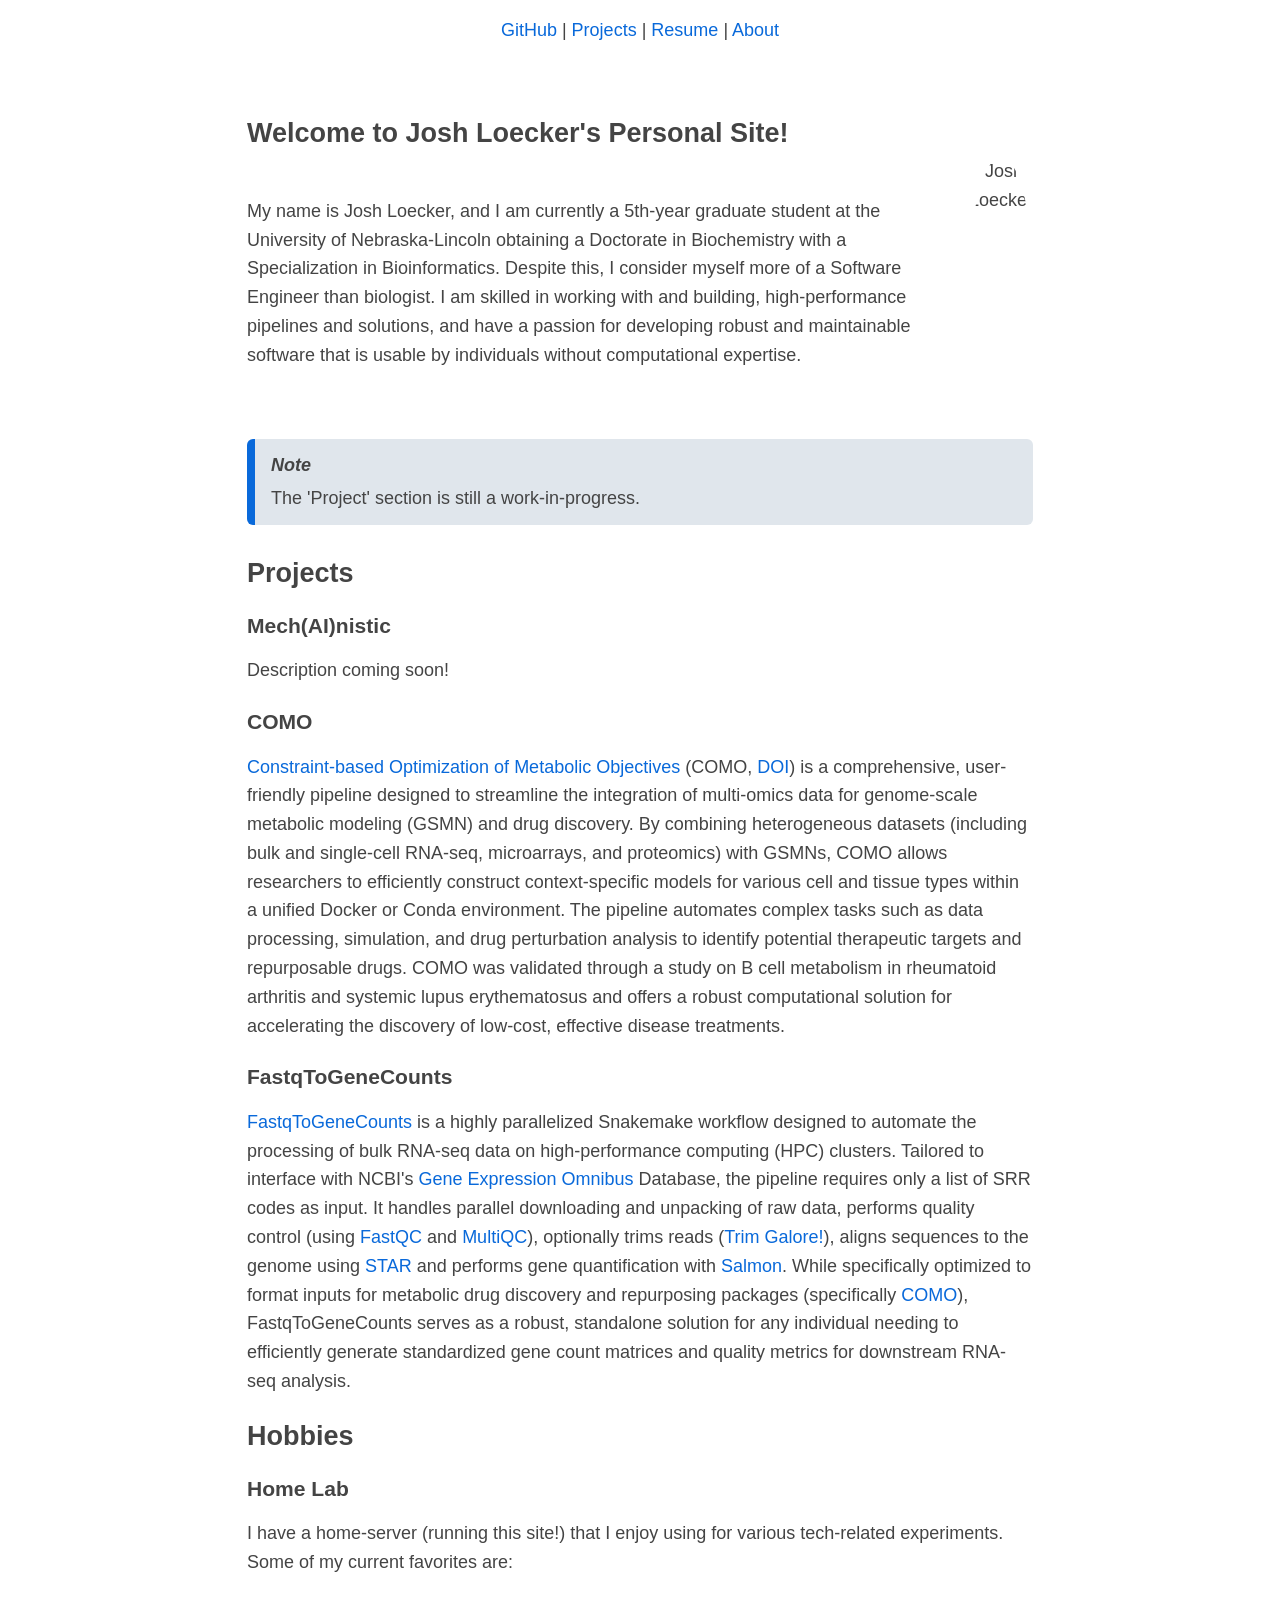
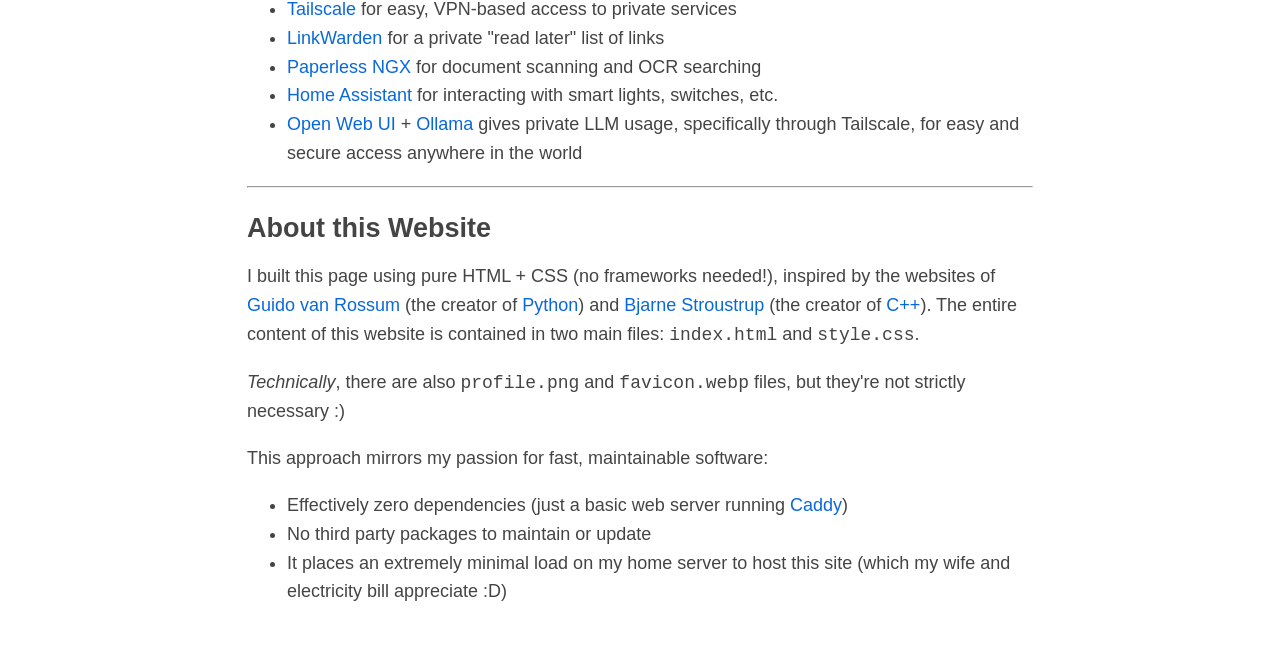
==== index.html @ 3a5424d7 "first commit" ====
<!doctype html>
<html lang="en">
<head>
  <meta charset="UTF-8" />
  <meta name="viewport" content="width=device-width, initial-scale=1">
  <meta name="description" content="Josh Loecker is a graduate student in computational biology and software engineer specializing in high-performance data pipelines, constraint-based metabolic modeling, and bioinformatics workflows.">
  <link rel="stylesheet" href="style.css" />
  <link rel="icon" href="assets/favicon.webp" />
  <title>Josh Loecker</title>
</head>
<body>

<header>
  <nav>
    <a href="https://github.com/JoshLoecker" target="_blank" rel="noopener noreferrer">GitHub</a>
    <span class="headersep"> | </span>
    <a href="#projects">Projects</a>
    <span class="headersep"> | </span>
    <a href="assets/Josh-Loecker-Resume.pdf" target="_blank" rel="noopener noreferrer">Resume</a>
    <span class="headersep"> | </span>
    <a href="#about-website">About</a>
  </nav>
</header>

<main class="container">
  <section class="hero">
    <h1>Welcome to Josh Loecker's Personal Site!</h1>
    <div class="intro-flex">
      <p>
        My name is Josh Loecker, and I am currently a 5th-year graduate student at the University of Nebraska-Lincoln obtaining a Doctorate in Biochemistry with a Specialization in Bioinformatics. Despite this, I consider myself more of a Software Engineer than biologist. I am skilled in working with and building, high-performance pipelines and solutions, and have a passion for developing robust and maintainable software that is usable by individuals without computational expertise.
      </p>
      <img src="assets/profile.png" alt="Josh Loecker" class="profile-img">
    </div>
  </section>
  
  <div class="callout note">
    <strong>Note</strong>
    <p>The 'Project' section is still a work-in-progress.</p>
  </div>
  
  <section id="projects">
    <h2>Projects</h2>
    <article>
      <h3 id="mechainistic">Mech(AI)nistic</h3>
      <p>Description coming soon!</p>
    </article>
    
    <article>
      <h3 id="como">COMO</h3>
      <p>
        <a href="https://github.com/HelikarLab/COMO" target="_blank" rel="noopener noreferrer" aria-label="Visit site (opens in a new tab)">Constraint-based Optimization of Metabolic Objectives</a> (COMO, <a href="https://doi.org/10.1093/bib/bbad387" target="_blank" rel="noopener noreferrer" aria-label="Visit site (opens in a new tab)">DOI</a>) is a comprehensive, user-friendly pipeline designed to streamline the integration of multi-omics data for  genome-scale metabolic modeling (GSMN) and drug discovery. By combining heterogeneous datasets (including bulk and single-cell RNA-seq, microarrays, and proteomics) with GSMNs, COMO allows researchers to efficiently construct context-specific models for various cell and tissue types within a unified Docker or Conda environment. The pipeline automates complex tasks such as data processing, simulation, and drug perturbation analysis to identify potential therapeutic targets and repurposable drugs. COMO was validated through a study on B cell metabolism in rheumatoid arthritis and systemic lupus erythematosus and offers a robust computational solution for accelerating the discovery of low-cost, effective disease treatments.
      </p>
    </article>
    
    <article>
      <h3 id="fastqtogenecounts">FastqToGeneCounts</h3>
      <p>
        <a href="https://github.com/HelikarLab/FastqToGeneCounts" target="_blank" rel="noopener noreferrer" aria-label="Visit site (opens in a new tab)">FastqToGeneCounts</a> is a highly parallelized Snakemake workflow designed to automate the processing of bulk RNA-seq data on high-performance computing (HPC) clusters. Tailored to interface with NCBI's <a href="https://www.ncbi.nlm.nih.gov/geo/" target="_blank" rel="noopener noreferrer" aria-label="Visit site (opens in a new tab)">Gene Expression Omnibus</a> Database, the pipeline requires only a list of SRR codes as input. It handles parallel downloading and unpacking of raw data, performs quality control (using <a href="https://www.bioinformatics.babraham.ac.uk/projects/fastqc/" target="_blank" rel="noopener noreferrer" aria-label="Visit site (opens in a new tab)">FastQC</a> and <a href="https://github.com/MultiQC/MultiQC" target="_blank" rel="noopener noreferrer" aria-label="Visit site (opens in a new tab)">MultiQC</a>), optionally trims reads (<a href="https://github.com/FelixKrueger/TrimGalore" target="_blank" rel="noopener noreferrer" aria-label="Visit site (opens in a new tab)">Trim Galore!</a>), aligns sequences to the genome using <a href="https://github.com/alexdobin/STAR" target="_blank" rel="noopener noreferrer" aria-label="Visit site (opens in a new tab)">STAR</a> and performs gene quantification with <a href="https://combine-lab.github.io/salmon" target="_blank" rel="noopener noreferrer" aria-label="Visit site (opens in a new tab)">Salmon</a>. While specifically optimized to format inputs for metabolic drug discovery and repurposing packages (specifically <a href="#como">COMO</a>), FastqToGeneCounts serves as a robust, standalone solution for any individual needing to efficiently generate standardized gene count matrices and quality metrics for downstream RNA-seq analysis.
      </p>
    </article>
  </section>
  
  <section id="hobbies">
    <h2>Hobbies</h2>
    <h3>Home Lab</h3>
    <p>I have a home-server (running this site!) that I enjoy using for various tech-related experiments. Some of my current favorites are:</p>
    <ul class="hobby-list">
      <li><a href="http://tailscale.com/" target="_blank" rel="noopener noreferrer" aria-label="Visit site (opens in a new tab)">Tailscale</a> for easy, VPN-based access to private services</li>
      <li><a href="https://github.com/linkwarden/linkwarden" target="_blank" rel="noopener noreferrer" aria-label="Visit site (opens in a new tab)">LinkWarden</a> for a private "read later" list of links</li>
      <li><a href="https://docs.paperless-ngx.com/" target="_blank" rel="noopener noreferrer" aria-label="Visit site (opens in a new tab)">Paperless NGX</a> for document scanning and OCR searching</li>
      <li><a href="https://www.home-assistant.io/" target="_blank" rel="noopener noreferrer" aria-label="Visit site (opens in a new tab)">Home Assistant</a> for interacting with smart lights, switches, etc.</li>
      <li><a href="https://openwebui.com/" target="_blank" rel="noopener noreferrer" aria-label="Visit site (opens in a new tab)">Open Web UI</a> + <a href="https://ollama.com/" target="_blank" rel="noopener noreferrer" aria-label="Visit site (opens in a new tab)">Ollama</a> gives private LLM usage, specifically through Tailscale, for easy and secure access anywhere in the world</li>
    </ul>
  </section>
  
  <footer id="about-website">
    <hr>
    <h2>About this Website</h2>
    <p>
      I built this page using pure HTML + CSS (no frameworks needed!), inspired by the websites of <a href="https://gvanrossum.github.io/" target="_blank" rel="noopener noreferrer">Guido van Rossum</a> (the creator of <a href="https://en.wikipedia.org/wiki/Python_(programming_language)" target="_blank" rel="noopener noreferrer">Python</a>) and <a href="https://www.stroustrup.com/" target="_blank" rel="noopener noreferrer">Bjarne Stroustrup</a> (the creator of <a href="https://en.wikipedia.org/wiki/C%2B%2B" target="_blank" rel="noopener noreferrer">C++</a>). The entire content of this website  is contained in two main files: <code>index.html</code> and <code>style.css</code>.
    </p>
    <p><i>Technically</i>, there are also <code>profile.png</code> and <code>favicon.webp</code> files, but they're not strictly necessary :)</p>
    
    <p>This approach mirrors my passion for fast, maintainable software:</p>
    <ul>
      <li>Effectively zero dependencies (just a basic web server running <a href="https://caddyserver.com/" target="_blank" rel="noopener noreferrer">Caddy</a>)</li>
      <li>No third party packages to maintain or update</li>
      <li>It places an extremely minimal load on my home server to host this site (which my wife and electricity bill appreciate :D)</li>
    </ul>
  </footer>
</main>

</body>
</html>
---- style.css ----
:root {
    --bg-color: #ffffff;
    --text-color: #444444;
    --link-color: #0969da;
    --note-bg: #e0e6ec;
    
}

@media (prefers-color-scheme: dark) {
    :root {
        --bg-color: #222222;
        --text-color: #fffcf3;
        --link-color: #58a6ff;
        --note-bg: #333333;

    }
}


* {
    box-sizing: border-box;
}

html, body {
    overflow-x: hidden;
    margin: 0;
    padding: 0;
}

body {
    background-color: var(--bg-color);
    color: var(--text-color);
    font: 18px/1.6 -apple-system, BlinkMacSystemFont, "Segoe UI", Roboto, sans-serif;
}


h1, h2, h3 {
    line-height: 1.2;
    margin-top: 1.5rem;
    margin-bottom: 0.5rem;
}

p {
    margin-bottom: 1rem;
}

a {
    color: var(--link-color);
    text-decoration: none;
}

a:hover {
    text-decoration: underline;
}

a:focus-visible {
    outline: 2px solid var(--link-color);
    outline-offset: 2px;
}

nav {
    text-align: center;
    padding: 1rem;
    background: transparent;
}

.intro-flex {
    display: flex;
    flex-direction: column-reverse;
    align-items: center;
    gap: 1.5rem;
}

.profile-img {
    width: 200px;
    height: 200px;
    object-fit: cover;
    border-radius: 50%;
}

.callout.note {
    background: var(--note-bg);
    margin: 2rem 0;
    border-left: 8px solid var(--link-color);
    border-radius: 6px;
    padding: 0.75rem 1rem;
}

.callout.note strong {
    color: var(--text-color);
    font-style: italic;
}

.callout.note p {
    margin: 0.25rem 0 0 0;
}

.container {
    max-width: 850px;
    margin: 0 auto;
    padding: 1rem 1.5rem;
}


@media (min-width: 768px) {
    .container {
        padding: 2rem;
    }

    .intro-flex {
        flex-direction: row;
        text-align: left;
    }

    .profile-img {
        width: 250px;
        height: 250px;
    }
}

@media (max-width: 767px) {
    .headersep {
        display: none;
    }

    nav a {
        display: inline-block;
        padding: 0.5rem;
        border: 1px solid #eee;
        border-radius: 4px;
        margin: 2px;
    }
}

@media (prefers-color-scheme: dark) {
    body {
        color: #fffcf3;
        background-color: #222;
    }

    .callout.note {
        background: #333;
        color: #eee;
    }

    a:link, a:visited {
        color: #58a6ff;
    }

    .headersep {
        color: #666;
    }
}
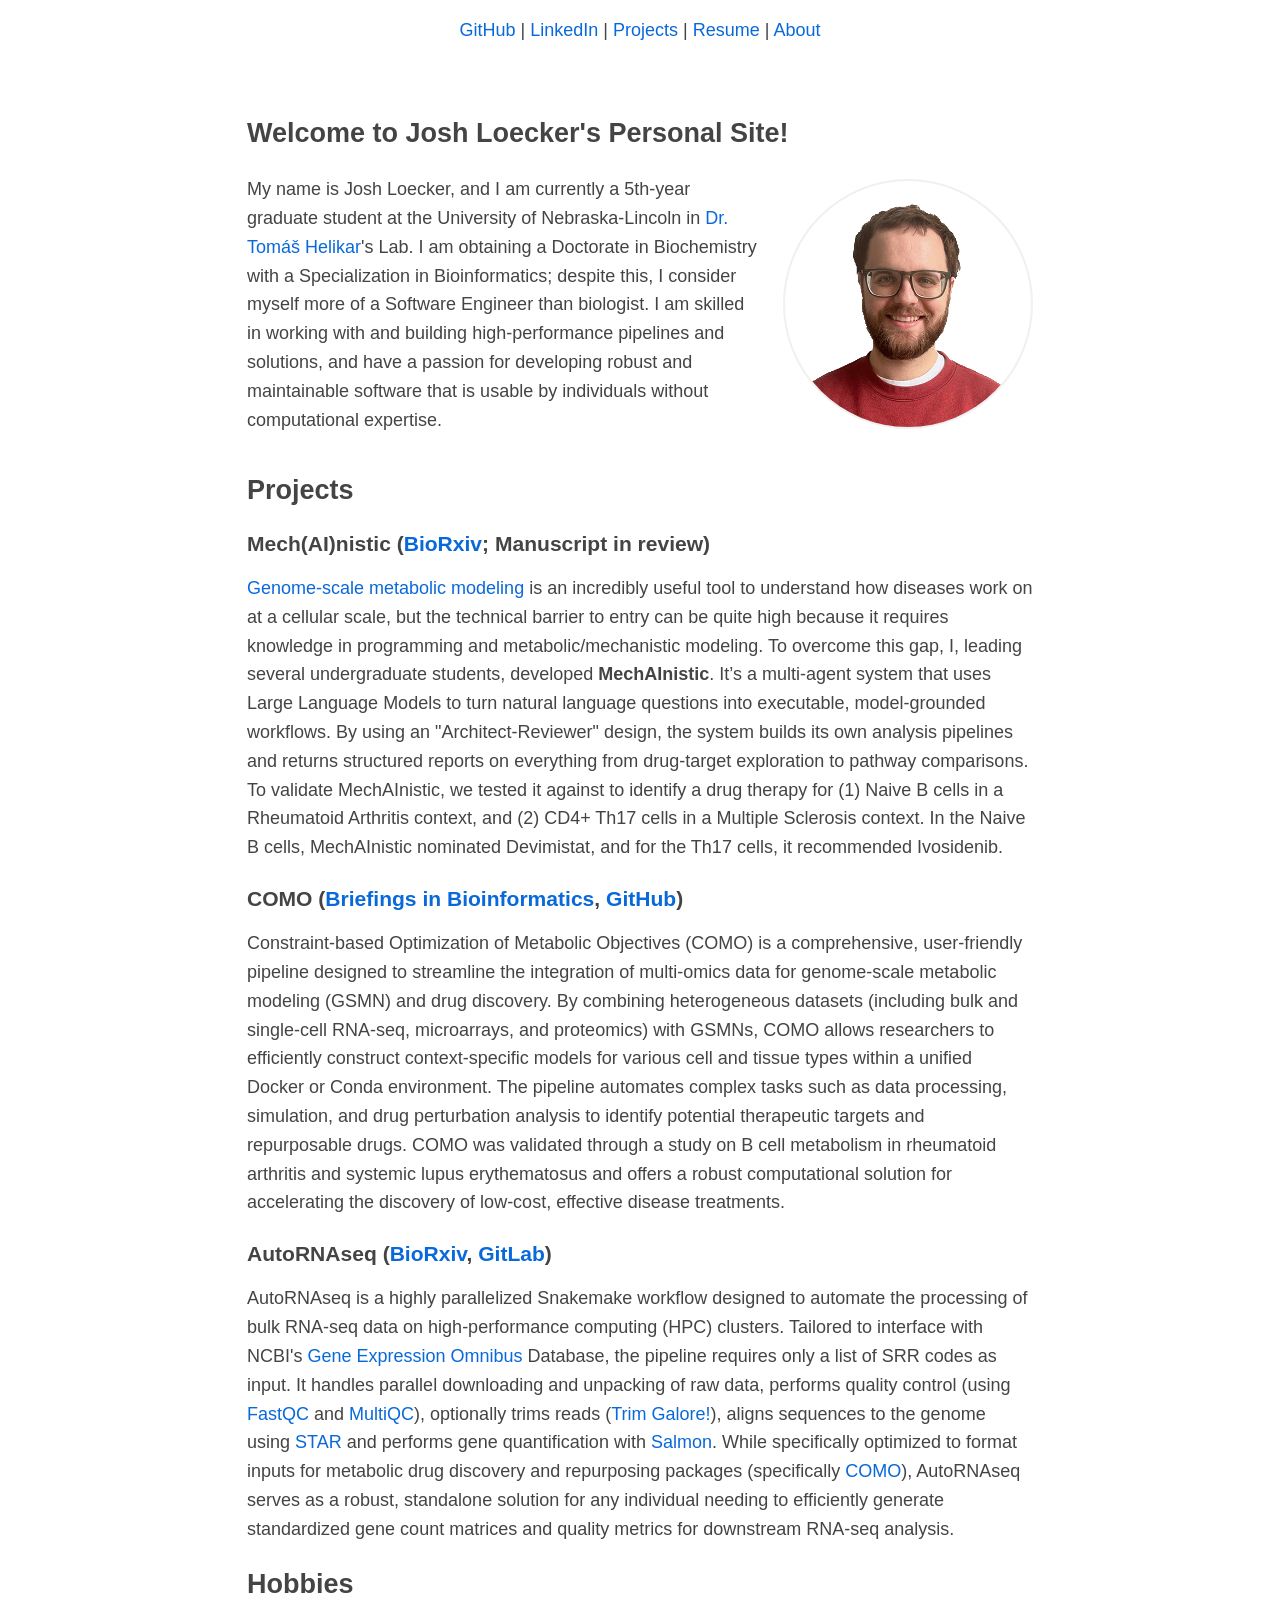
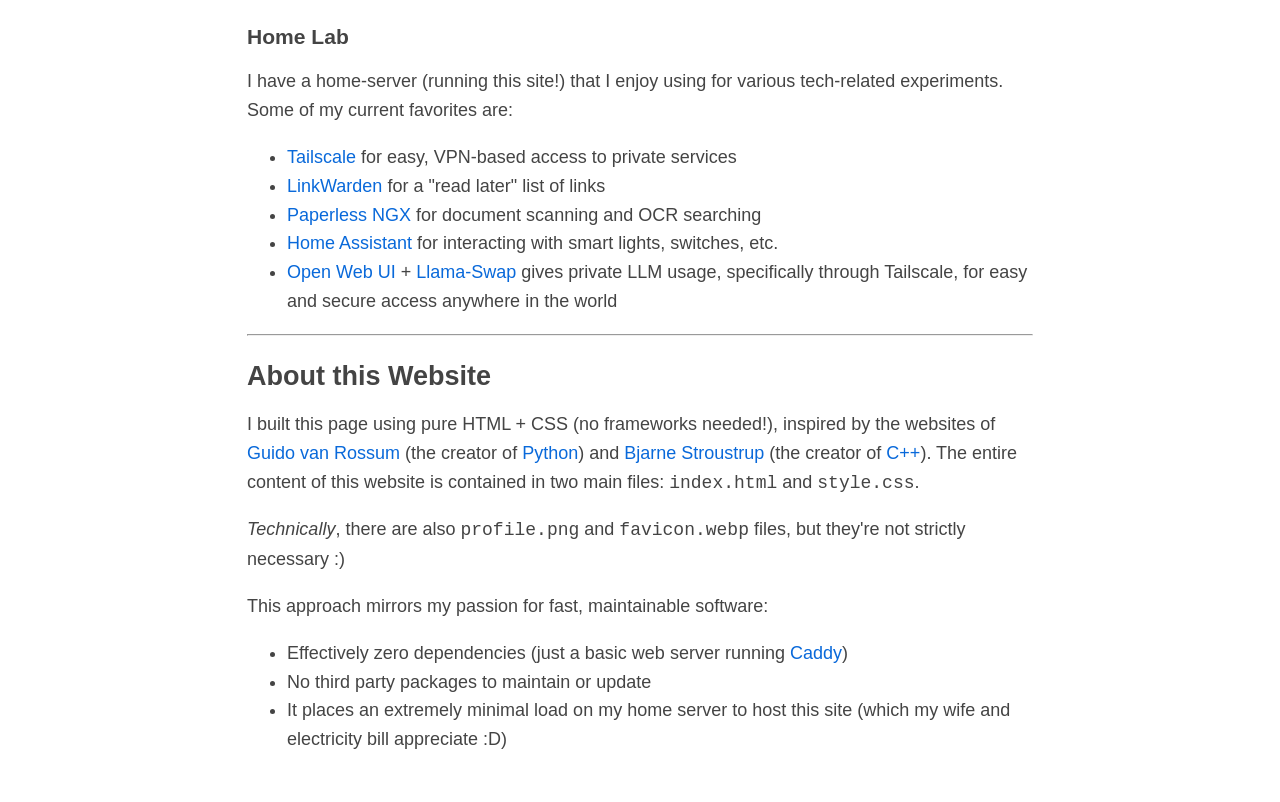
==== commit a5edf974: "chore: update text" ====
--- a/index.html
+++ b/index.html
@@ -14,6 +14,8 @@
   <nav>
     <a href="https://github.com/JoshLoecker" target="_blank" rel="noopener noreferrer">GitHub</a>
     <span class="headersep"> | </span>
+    <a href="https://www.linkedin.com/in/joshloecker/" target="_blank" rel="noopener noreferrer">LinkedIn</a>
+    <span class="headersep"> | </span>
     <a href="#projects">Projects</a>
     <span class="headersep"> | </span>
     <a href="assets/Josh-Loecker-Resume.pdf" target="_blank" rel="noopener noreferrer">Resume</a>
@@ -27,52 +29,54 @@
     <h1>Welcome to Josh Loecker's Personal Site!</h1>
     <div class="intro-flex">
       <p>
-        My name is Josh Loecker, and I am currently a 5th-year graduate student at the University of Nebraska-Lincoln obtaining a Doctorate in Biochemistry with a Specialization in Bioinformatics. Despite this, I consider myself more of a Software Engineer than biologist. I am skilled in working with and building, high-performance pipelines and solutions, and have a passion for developing robust and maintainable software that is usable by individuals without computational expertise.
+            My name is Josh Loecker, and I am currently a 5th-year graduate student at the University of Nebraska-Lincoln in <a href="https://biochem.unl.edu/person/tomas-helikar/" target="_blank" rel="">Dr. Tomáš Helikar</a>'s Lab. I am obtaining a Doctorate in Biochemistry with a Specialization in Bioinformatics; despite this, I consider myself more of a Software Engineer than biologist. I am skilled in working with and building high-performance pipelines and solutions, and have a passion for developing robust and maintainable software that is usable by individuals without computational expertise.
       </p>
       <img src="assets/profile.png" alt="Josh Loecker" class="profile-img">
     </div>
   </section>
-  
+
+  <!--
   <div class="callout note">
     <strong>Note</strong>
     <p>The 'Project' section is still a work-in-progress.</p>
   </div>
-  
+  -->
+
   <section id="projects">
     <h2>Projects</h2>
     <article>
-      <h3 id="mechainistic">Mech(AI)nistic</h3>
-      <p>Description coming soon!</p>
+          <h3 id="mechainistic">Mech(AI)nistic (<a href="https://doi.org/10.64898/2026.05.11.723319" target="_blank" rel="noopener noreferrer" aria-label="Visit site (opens in a new tab)">BioRxiv</a>; Manuscript in review)</h3> <!-- (<a href="", target="_blank" rel="noopener noreferrer" aria-label="Visit site (opens in a new tab)">Preprint</a>)</h3> -->
+          <p><a href="https://en.wikipedia.org/wiki/Metabolic_network_modelling" target="_blank" rel="noopener noreferrer" aria-label="Visit site (opens in a new tab)">Genome-scale metabolic modeling</a> is an incredibly useful tool to understand how diseases work on at a cellular scale, but the technical barrier to entry can be quite high because it requires knowledge in programming and metabolic/mechanistic modeling. To overcome this gap, I, leading several undergraduate students, developed <strong>MechAInistic</strong>. It’s a multi-agent system that uses Large Language Models to turn natural language questions into executable, model-grounded workflows. By using an "Architect-Reviewer" design, the system builds its own analysis pipelines and returns structured reports on everything from drug-target exploration to pathway comparisons. To validate MechAInistic, we tested it against to identify a drug therapy for (1) Naive B cells in a Rheumatoid Arthritis context, and (2) CD4+ Th17 cells in a Multiple Sclerosis context. In the Naive B cells, MechAInistic nominated Devimistat, and for the Th17 cells, it recommended Ivosidenib.</p>
     </article>
-    
+
     <article>
-      <h3 id="como">COMO</h3>
+          <h3 id="como">COMO (<a href="https://doi.org/10.1093/bib/bbad387" target="_blank" rel="noopener noreferrer" aria-label="Visit site (opens in a new tab)">Briefings in Bioinformatics</a>, <a href="https://github.com/HelikarLab/COMO" target="_blank" rel="noopener noreferrer" aria-label="Visit site">GitHub</a>)</h3>
       <p>
-        <a href="https://github.com/HelikarLab/COMO" target="_blank" rel="noopener noreferrer" aria-label="Visit site (opens in a new tab)">Constraint-based Optimization of Metabolic Objectives</a> (COMO, <a href="https://doi.org/10.1093/bib/bbad387" target="_blank" rel="noopener noreferrer" aria-label="Visit site (opens in a new tab)">DOI</a>) is a comprehensive, user-friendly pipeline designed to streamline the integration of multi-omics data for  genome-scale metabolic modeling (GSMN) and drug discovery. By combining heterogeneous datasets (including bulk and single-cell RNA-seq, microarrays, and proteomics) with GSMNs, COMO allows researchers to efficiently construct context-specific models for various cell and tissue types within a unified Docker or Conda environment. The pipeline automates complex tasks such as data processing, simulation, and drug perturbation analysis to identify potential therapeutic targets and repurposable drugs. COMO was validated through a study on B cell metabolism in rheumatoid arthritis and systemic lupus erythematosus and offers a robust computational solution for accelerating the discovery of low-cost, effective disease treatments.
+        Constraint-based Optimization of Metabolic Objectives (COMO) is a comprehensive, user-friendly pipeline designed to streamline the integration of multi-omics data for  genome-scale metabolic modeling (GSMN) and drug discovery. By combining heterogeneous datasets (including bulk and single-cell RNA-seq, microarrays, and proteomics) with GSMNs, COMO allows researchers to efficiently construct context-specific models for various cell and tissue types within a unified Docker or Conda environment. The pipeline automates complex tasks such as data processing, simulation, and drug perturbation analysis to identify potential therapeutic targets and repurposable drugs. COMO was validated through a study on B cell metabolism in rheumatoid arthritis and systemic lupus erythematosus and offers a robust computational solution for accelerating the discovery of low-cost, effective disease treatments.
       </p>
     </article>
-    
+
     <article>
-      <h3 id="fastqtogenecounts">FastqToGeneCounts</h3>
+          <h3 id="autornaseq">AutoRNAseq (<a href="https://doi.org/10.64898/2026.04.21.719844" target="_blank" rel="noopener noreferrer" aria-label="Visit site">BioRxiv</a>, <a href="https://gitlab.com/unebraska/lagbh-public/autornaseq" target="_blank" rel="noopener noreferrer" aria-label="Visit site">GitLab</a>)</h3>
       <p>
-        <a href="https://github.com/HelikarLab/FastqToGeneCounts" target="_blank" rel="noopener noreferrer" aria-label="Visit site (opens in a new tab)">FastqToGeneCounts</a> is a highly parallelized Snakemake workflow designed to automate the processing of bulk RNA-seq data on high-performance computing (HPC) clusters. Tailored to interface with NCBI's <a href="https://www.ncbi.nlm.nih.gov/geo/" target="_blank" rel="noopener noreferrer" aria-label="Visit site (opens in a new tab)">Gene Expression Omnibus</a> Database, the pipeline requires only a list of SRR codes as input. It handles parallel downloading and unpacking of raw data, performs quality control (using <a href="https://www.bioinformatics.babraham.ac.uk/projects/fastqc/" target="_blank" rel="noopener noreferrer" aria-label="Visit site (opens in a new tab)">FastQC</a> and <a href="https://github.com/MultiQC/MultiQC" target="_blank" rel="noopener noreferrer" aria-label="Visit site (opens in a new tab)">MultiQC</a>), optionally trims reads (<a href="https://github.com/FelixKrueger/TrimGalore" target="_blank" rel="noopener noreferrer" aria-label="Visit site (opens in a new tab)">Trim Galore!</a>), aligns sequences to the genome using <a href="https://github.com/alexdobin/STAR" target="_blank" rel="noopener noreferrer" aria-label="Visit site (opens in a new tab)">STAR</a> and performs gene quantification with <a href="https://combine-lab.github.io/salmon" target="_blank" rel="noopener noreferrer" aria-label="Visit site (opens in a new tab)">Salmon</a>. While specifically optimized to format inputs for metabolic drug discovery and repurposing packages (specifically <a href="#como">COMO</a>), FastqToGeneCounts serves as a robust, standalone solution for any individual needing to efficiently generate standardized gene count matrices and quality metrics for downstream RNA-seq analysis.
+            AutoRNAseq is a highly parallelized Snakemake workflow designed to automate the processing of bulk RNA-seq data on high-performance computing (HPC) clusters. Tailored to interface with NCBI's <a href="https://www.ncbi.nlm.nih.gov/geo/" target="_blank" rel="noopener noreferrer" aria-label="Visit site (opens in a new tab)">Gene Expression Omnibus</a> Database, the pipeline requires only a list of SRR codes as input. It handles parallel downloading and unpacking of raw data, performs quality control (using <a href="https://www.bioinformatics.babraham.ac.uk/projects/fastqc/" target="_blank" rel="noopener noreferrer" aria-label="Visit site (opens in a new tab)">FastQC</a> and <a href="https://github.com/MultiQC/MultiQC" target="_blank" rel="noopener noreferrer" aria-label="Visit site (opens in a new tab)">MultiQC</a>), optionally trims reads (<a href="https://github.com/FelixKrueger/TrimGalore" target="_blank" rel="noopener noreferrer" aria-label="Visit site (opens in a new tab)">Trim Galore!</a>), aligns sequences to the genome using <a href="https://github.com/alexdobin/STAR" target="_blank" rel="noopener noreferrer" aria-label="Visit site (opens in a new tab)">STAR</a> and performs gene quantification with <a href="https://combine-lab.github.io/salmon" target="_blank" rel="noopener noreferrer" aria-label="Visit site (opens in a new tab)">Salmon</a>. While specifically optimized to format inputs for metabolic drug discovery and repurposing packages (specifically <a href="#como">COMO</a>), AutoRNAseq serves as a robust, standalone solution for any individual needing to efficiently generate standardized gene count matrices and quality metrics for downstream RNA-seq analysis.
       </p>
     </article>
   </section>
-  
+
   <section id="hobbies">
     <h2>Hobbies</h2>
     <h3>Home Lab</h3>
     <p>I have a home-server (running this site!) that I enjoy using for various tech-related experiments. Some of my current favorites are:</p>
     <ul class="hobby-list">
       <li><a href="http://tailscale.com/" target="_blank" rel="noopener noreferrer" aria-label="Visit site (opens in a new tab)">Tailscale</a> for easy, VPN-based access to private services</li>
-      <li><a href="https://github.com/linkwarden/linkwarden" target="_blank" rel="noopener noreferrer" aria-label="Visit site (opens in a new tab)">LinkWarden</a> for a private "read later" list of links</li>
+      <li><a href="https://github.com/linkwarden/linkwarden" target="_blank" rel="noopener noreferrer" aria-label="Visit site (opens in a new tab)">LinkWarden</a> for a "read later" list of links</li>
       <li><a href="https://docs.paperless-ngx.com/" target="_blank" rel="noopener noreferrer" aria-label="Visit site (opens in a new tab)">Paperless NGX</a> for document scanning and OCR searching</li>
       <li><a href="https://www.home-assistant.io/" target="_blank" rel="noopener noreferrer" aria-label="Visit site (opens in a new tab)">Home Assistant</a> for interacting with smart lights, switches, etc.</li>
-      <li><a href="https://openwebui.com/" target="_blank" rel="noopener noreferrer" aria-label="Visit site (opens in a new tab)">Open Web UI</a> + <a href="https://ollama.com/" target="_blank" rel="noopener noreferrer" aria-label="Visit site (opens in a new tab)">Ollama</a> gives private LLM usage, specifically through Tailscale, for easy and secure access anywhere in the world</li>
+      <li><a href="https://openwebui.com/" target="_blank" rel="noopener noreferrer" aria-label="Visit site (opens in a new tab)">Open Web UI</a> + <a href="https://github.com/mostlygeek/llama-swap" target="_blank" rel="noopener noreferrer" aria-label="Visit site (opens in a new tab)">Llama-Swap</a> gives private LLM usage, specifically through Tailscale, for easy and secure access anywhere in the world</li>
     </ul>
   </section>
-  
+
   <footer id="about-website">
     <hr>
     <h2>About this Website</h2>
@@ -80,7 +84,7 @@
       I built this page using pure HTML + CSS (no frameworks needed!), inspired by the websites of <a href="https://gvanrossum.github.io/" target="_blank" rel="noopener noreferrer">Guido van Rossum</a> (the creator of <a href="https://en.wikipedia.org/wiki/Python_(programming_language)" target="_blank" rel="noopener noreferrer">Python</a>) and <a href="https://www.stroustrup.com/" target="_blank" rel="noopener noreferrer">Bjarne Stroustrup</a> (the creator of <a href="https://en.wikipedia.org/wiki/C%2B%2B" target="_blank" rel="noopener noreferrer">C++</a>). The entire content of this website  is contained in two main files: <code>index.html</code> and <code>style.css</code>.
     </p>
     <p><i>Technically</i>, there are also <code>profile.png</code> and <code>favicon.webp</code> files, but they're not strictly necessary :)</p>
-    
+
     <p>This approach mirrors my passion for fast, maintainable software:</p>
     <ul>
       <li>Effectively zero dependencies (just a basic web server running <a href="https://caddyserver.com/" target="_blank" rel="noopener noreferrer">Caddy</a>)</li>
--- a/style.css
+++ b/style.css
@@ -3,7 +3,7 @@
     --text-color: #444444;
     --link-color: #0969da;
     --note-bg: #e0e6ec;
-    
+    --profile-border: #f0f0f0;
 }
 
 @media (prefers-color-scheme: dark) {
@@ -12,10 +12,28 @@
         --text-color: #fffcf3;
         --link-color: #58a6ff;
         --note-bg: #333333;
+        --profile-border: #aaaaaa;
 
     }
+
+    body {
+        color: #fffcf3;
+        background-color: #222;
+    }
+
+    .callout.note {
+        background: #333;
+        color: #eee;
+    }
+
+    a:link, a:visited {
+        color: #58a6ff;
+    }
+
+    .headersep {
+        color: #666;
+    }
 }
-
 
 * {
     box-sizing: border-box;
@@ -76,6 +94,7 @@
     height: 200px;
     object-fit: cover;
     border-radius: 50%;
+    border: 2px solid var(--profile-border);
 }
 
 .callout.note {
@@ -132,22 +151,3 @@
     }
 }
 
-@media (prefers-color-scheme: dark) {
-    body {
-        color: #fffcf3;
-        background-color: #222;
-    }
-
-    .callout.note {
-        background: #333;
-        color: #eee;
-    }
-
-    a:link, a:visited {
-        color: #58a6ff;
-    }
-
-    .headersep {
-        color: #666;
-    }
-}
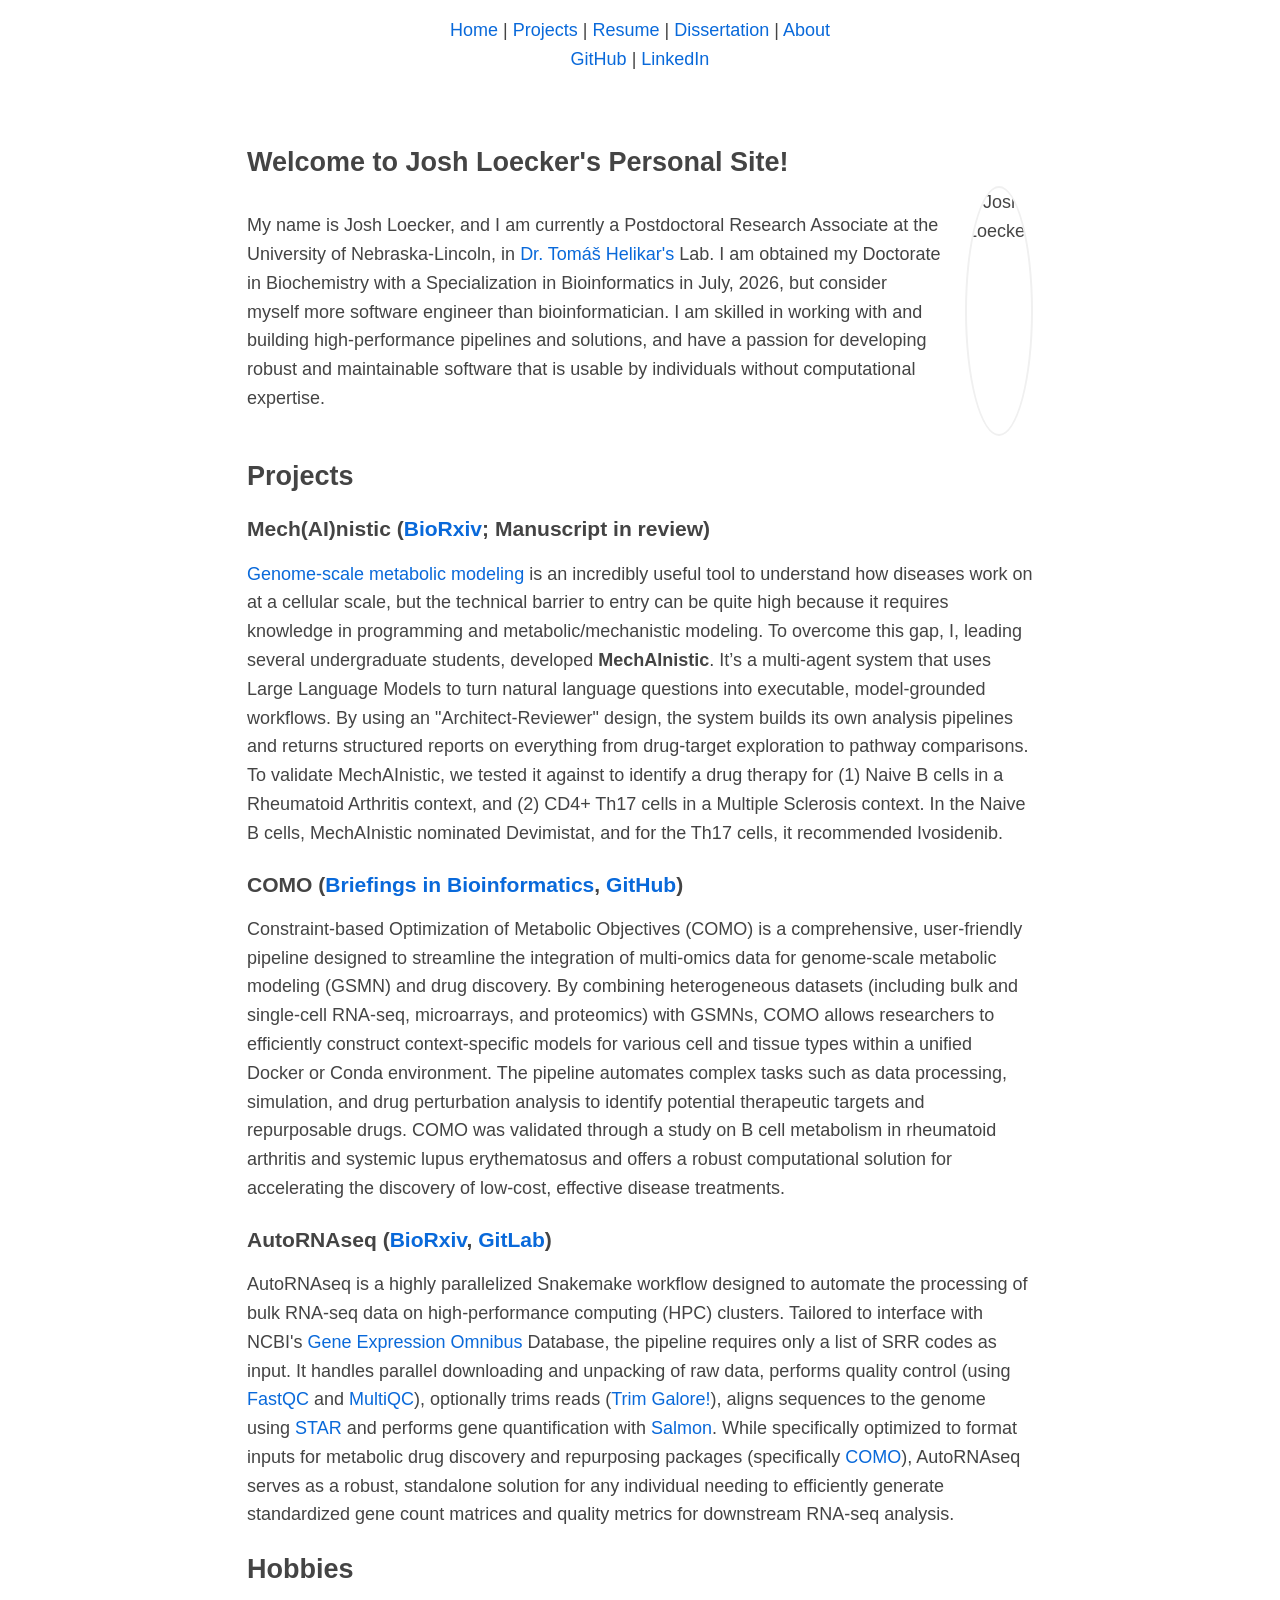
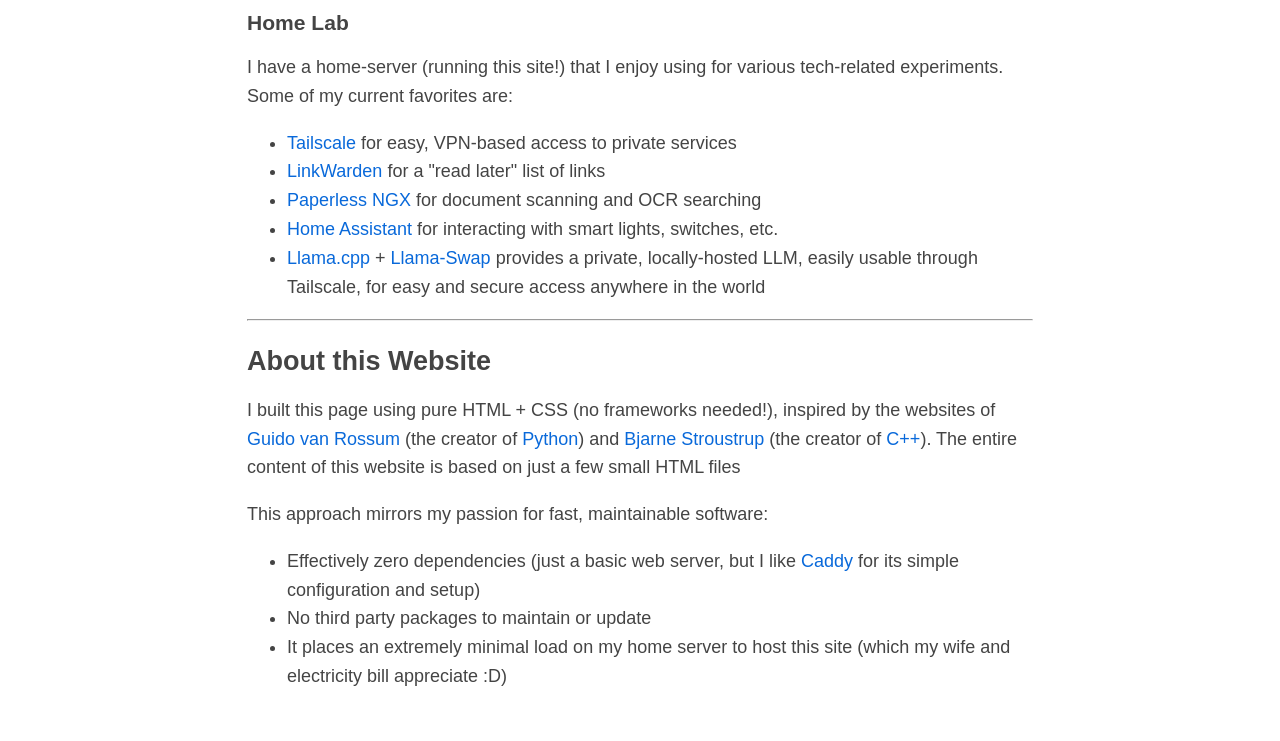
==== commit f6353132: "feat: add additional header items" ====
--- a/index.html
+++ b/index.html
@@ -1,98 +1,297 @@
 <!doctype html>
 <html lang="en">
-<head>
-  <meta charset="UTF-8" />
-  <meta name="viewport" content="width=device-width, initial-scale=1">
-  <meta name="description" content="Josh Loecker is a graduate student in computational biology and software engineer specializing in high-performance data pipelines, constraint-based metabolic modeling, and bioinformatics workflows.">
-  <link rel="stylesheet" href="style.css" />
-  <link rel="icon" href="assets/favicon.webp" />
-  <title>Josh Loecker</title>
-</head>
-<body>
-
-<header>
-  <nav>
-    <a href="https://github.com/JoshLoecker" target="_blank" rel="noopener noreferrer">GitHub</a>
-    <span class="headersep"> | </span>
-    <a href="https://www.linkedin.com/in/joshloecker/" target="_blank" rel="noopener noreferrer">LinkedIn</a>
-    <span class="headersep"> | </span>
-    <a href="#projects">Projects</a>
-    <span class="headersep"> | </span>
-    <a href="assets/Josh-Loecker-Resume.pdf" target="_blank" rel="noopener noreferrer">Resume</a>
-    <span class="headersep"> | </span>
-    <a href="#about-website">About</a>
-  </nav>
-</header>
-
-<main class="container">
-  <section class="hero">
-    <h1>Welcome to Josh Loecker's Personal Site!</h1>
-    <div class="intro-flex">
-      <p>
-            My name is Josh Loecker, and I am currently a 5th-year graduate student at the University of Nebraska-Lincoln in <a href="https://biochem.unl.edu/person/tomas-helikar/" target="_blank" rel="">Dr. Tomáš Helikar</a>'s Lab. I am obtaining a Doctorate in Biochemistry with a Specialization in Bioinformatics; despite this, I consider myself more of a Software Engineer than biologist. I am skilled in working with and building high-performance pipelines and solutions, and have a passion for developing robust and maintainable software that is usable by individuals without computational expertise.
-      </p>
-      <img src="assets/profile.png" alt="Josh Loecker" class="profile-img">
-    </div>
-  </section>
-
-  <!--
+  <head>
+    <meta charset="UTF-8" />
+    <meta name="viewport" content="width=device-width, initial-scale=1" />
+    <meta
+      name="description"
+      content="Josh Loecker is a graduate student in computational biology and software engineer specializing in high-performance data pipelines, constraint-based metabolic modeling, and bioinformatics workflows."
+    />
+    <link rel="stylesheet" href="style.css" />
+    <link rel="icon" href="assets/favicon.webp" />
+    <title>Josh Loecker</title>
+  </head>
+  <body>
+    <header>
+      <nav>
+        <a href="https://joshloecker.com">Home</a>
+        <span class="headersep"> | </span>
+        <a href="https://joshloecker.com/#projects">Projects</a>
+        <span class="headersep"> | </span>
+        <a href="assets/Josh-Loecker-Resume.pdf" target="_blank" rel="noopener noreferrer">Resume</a>
+        <span class="headersep"> | </span>
+        <a href="dissertation.html">Dissertation</a>
+        <span class="headersep"> | </span>
+        <a href="https://joshloecker.com/#about-website">About</a>
+        <br />
+        <a href="https://github.com/JoshLoecker" target="_blank" rel="noopener noreferrer">GitHub</a>
+        <span class="headersep"> | </span>
+        <a href="https://www.linkedin.com/in/joshloecker/" target="_blank" rel="noopener noreferrer">LinkedIn</a>
+      </nav>
+    </header>
+
+    <main class="container">
+      <section class="hero">
+        <h1>Welcome to Josh Loecker's Personal Site!</h1>
+        <div class="intro-flex">
+          <p>
+            My name is Josh Loecker, and I am currently a Postdoctoral Research Associate at the University of
+            Nebraska-Lincoln, in
+            <a href="https://biochem.unl.edu/person/tomas-helikar/" target="_blank" rel="">Dr. Tomáš Helikar's</a> Lab.
+            I am obtained my Doctorate in Biochemistry with a Specialization in Bioinformatics in July, 2026, but
+            consider myself more software engineer than bioinformatician. I am skilled in working with and building
+            high-performance pipelines and solutions, and have a passion for developing robust and maintainable software
+            that is usable by individuals without computational expertise.
+          </p>
+          <img src="assets/profile_2.png" alt="Josh Loecker" class="profile-img" />
+        </div>
+      </section>
+
+      <!--
   <div class="callout note">
     <strong>Note</strong>
     <p>The 'Project' section is still a work-in-progress.</p>
   </div>
   -->
 
-  <section id="projects">
-    <h2>Projects</h2>
-    <article>
-          <h3 id="mechainistic">Mech(AI)nistic (<a href="https://doi.org/10.64898/2026.05.11.723319" target="_blank" rel="noopener noreferrer" aria-label="Visit site (opens in a new tab)">BioRxiv</a>; Manuscript in review)</h3> <!-- (<a href="", target="_blank" rel="noopener noreferrer" aria-label="Visit site (opens in a new tab)">Preprint</a>)</h3> -->
-          <p><a href="https://en.wikipedia.org/wiki/Metabolic_network_modelling" target="_blank" rel="noopener noreferrer" aria-label="Visit site (opens in a new tab)">Genome-scale metabolic modeling</a> is an incredibly useful tool to understand how diseases work on at a cellular scale, but the technical barrier to entry can be quite high because it requires knowledge in programming and metabolic/mechanistic modeling. To overcome this gap, I, leading several undergraduate students, developed <strong>MechAInistic</strong>. It’s a multi-agent system that uses Large Language Models to turn natural language questions into executable, model-grounded workflows. By using an "Architect-Reviewer" design, the system builds its own analysis pipelines and returns structured reports on everything from drug-target exploration to pathway comparisons. To validate MechAInistic, we tested it against to identify a drug therapy for (1) Naive B cells in a Rheumatoid Arthritis context, and (2) CD4+ Th17 cells in a Multiple Sclerosis context. In the Naive B cells, MechAInistic nominated Devimistat, and for the Th17 cells, it recommended Ivosidenib.</p>
-    </article>
-
-    <article>
-          <h3 id="como">COMO (<a href="https://doi.org/10.1093/bib/bbad387" target="_blank" rel="noopener noreferrer" aria-label="Visit site (opens in a new tab)">Briefings in Bioinformatics</a>, <a href="https://github.com/HelikarLab/COMO" target="_blank" rel="noopener noreferrer" aria-label="Visit site">GitHub</a>)</h3>
-      <p>
-        Constraint-based Optimization of Metabolic Objectives (COMO) is a comprehensive, user-friendly pipeline designed to streamline the integration of multi-omics data for  genome-scale metabolic modeling (GSMN) and drug discovery. By combining heterogeneous datasets (including bulk and single-cell RNA-seq, microarrays, and proteomics) with GSMNs, COMO allows researchers to efficiently construct context-specific models for various cell and tissue types within a unified Docker or Conda environment. The pipeline automates complex tasks such as data processing, simulation, and drug perturbation analysis to identify potential therapeutic targets and repurposable drugs. COMO was validated through a study on B cell metabolism in rheumatoid arthritis and systemic lupus erythematosus and offers a robust computational solution for accelerating the discovery of low-cost, effective disease treatments.
-      </p>
-    </article>
-
-    <article>
-          <h3 id="autornaseq">AutoRNAseq (<a href="https://doi.org/10.64898/2026.04.21.719844" target="_blank" rel="noopener noreferrer" aria-label="Visit site">BioRxiv</a>, <a href="https://gitlab.com/unebraska/lagbh-public/autornaseq" target="_blank" rel="noopener noreferrer" aria-label="Visit site">GitLab</a>)</h3>
-      <p>
-            AutoRNAseq is a highly parallelized Snakemake workflow designed to automate the processing of bulk RNA-seq data on high-performance computing (HPC) clusters. Tailored to interface with NCBI's <a href="https://www.ncbi.nlm.nih.gov/geo/" target="_blank" rel="noopener noreferrer" aria-label="Visit site (opens in a new tab)">Gene Expression Omnibus</a> Database, the pipeline requires only a list of SRR codes as input. It handles parallel downloading and unpacking of raw data, performs quality control (using <a href="https://www.bioinformatics.babraham.ac.uk/projects/fastqc/" target="_blank" rel="noopener noreferrer" aria-label="Visit site (opens in a new tab)">FastQC</a> and <a href="https://github.com/MultiQC/MultiQC" target="_blank" rel="noopener noreferrer" aria-label="Visit site (opens in a new tab)">MultiQC</a>), optionally trims reads (<a href="https://github.com/FelixKrueger/TrimGalore" target="_blank" rel="noopener noreferrer" aria-label="Visit site (opens in a new tab)">Trim Galore!</a>), aligns sequences to the genome using <a href="https://github.com/alexdobin/STAR" target="_blank" rel="noopener noreferrer" aria-label="Visit site (opens in a new tab)">STAR</a> and performs gene quantification with <a href="https://combine-lab.github.io/salmon" target="_blank" rel="noopener noreferrer" aria-label="Visit site (opens in a new tab)">Salmon</a>. While specifically optimized to format inputs for metabolic drug discovery and repurposing packages (specifically <a href="#como">COMO</a>), AutoRNAseq serves as a robust, standalone solution for any individual needing to efficiently generate standardized gene count matrices and quality metrics for downstream RNA-seq analysis.
-      </p>
-    </article>
-  </section>
-
-  <section id="hobbies">
-    <h2>Hobbies</h2>
-    <h3>Home Lab</h3>
-    <p>I have a home-server (running this site!) that I enjoy using for various tech-related experiments. Some of my current favorites are:</p>
-    <ul class="hobby-list">
-      <li><a href="http://tailscale.com/" target="_blank" rel="noopener noreferrer" aria-label="Visit site (opens in a new tab)">Tailscale</a> for easy, VPN-based access to private services</li>
-      <li><a href="https://github.com/linkwarden/linkwarden" target="_blank" rel="noopener noreferrer" aria-label="Visit site (opens in a new tab)">LinkWarden</a> for a "read later" list of links</li>
-      <li><a href="https://docs.paperless-ngx.com/" target="_blank" rel="noopener noreferrer" aria-label="Visit site (opens in a new tab)">Paperless NGX</a> for document scanning and OCR searching</li>
-      <li><a href="https://www.home-assistant.io/" target="_blank" rel="noopener noreferrer" aria-label="Visit site (opens in a new tab)">Home Assistant</a> for interacting with smart lights, switches, etc.</li>
-      <li><a href="https://openwebui.com/" target="_blank" rel="noopener noreferrer" aria-label="Visit site (opens in a new tab)">Open Web UI</a> + <a href="https://github.com/mostlygeek/llama-swap" target="_blank" rel="noopener noreferrer" aria-label="Visit site (opens in a new tab)">Llama-Swap</a> gives private LLM usage, specifically through Tailscale, for easy and secure access anywhere in the world</li>
-    </ul>
-  </section>
-
-  <footer id="about-website">
-    <hr>
-    <h2>About this Website</h2>
-    <p>
-      I built this page using pure HTML + CSS (no frameworks needed!), inspired by the websites of <a href="https://gvanrossum.github.io/" target="_blank" rel="noopener noreferrer">Guido van Rossum</a> (the creator of <a href="https://en.wikipedia.org/wiki/Python_(programming_language)" target="_blank" rel="noopener noreferrer">Python</a>) and <a href="https://www.stroustrup.com/" target="_blank" rel="noopener noreferrer">Bjarne Stroustrup</a> (the creator of <a href="https://en.wikipedia.org/wiki/C%2B%2B" target="_blank" rel="noopener noreferrer">C++</a>). The entire content of this website  is contained in two main files: <code>index.html</code> and <code>style.css</code>.
-    </p>
-    <p><i>Technically</i>, there are also <code>profile.png</code> and <code>favicon.webp</code> files, but they're not strictly necessary :)</p>
-
-    <p>This approach mirrors my passion for fast, maintainable software:</p>
-    <ul>
-      <li>Effectively zero dependencies (just a basic web server running <a href="https://caddyserver.com/" target="_blank" rel="noopener noreferrer">Caddy</a>)</li>
-      <li>No third party packages to maintain or update</li>
-      <li>It places an extremely minimal load on my home server to host this site (which my wife and electricity bill appreciate :D)</li>
-    </ul>
-  </footer>
-</main>
-
-</body>
+      <section id="projects">
+        <h2>Projects</h2>
+        <article>
+          <h3 id="mechainistic">
+            Mech(AI)nistic (<a
+              href="https://doi.org/10.64898/2026.05.11.723319"
+              target="_blank"
+              rel="noopener noreferrer"
+              aria-label="Visit site (opens in a new tab)"
+              >BioRxiv</a
+            >; Manuscript in review)
+          </h3>
+          <!-- (<a href="", target="_blank" rel="noopener noreferrer" aria-label="Visit site (opens in a new tab)">Preprint</a>)</h3> -->
+          <p>
+            <a
+              href="https://en.wikipedia.org/wiki/Metabolic_network_modelling"
+              target="_blank"
+              rel="noopener noreferrer"
+              aria-label="Visit site (opens in a new tab)"
+              >Genome-scale metabolic modeling</a
+            >
+            is an incredibly useful tool to understand how diseases work on at a cellular scale, but the technical
+            barrier to entry can be quite high because it requires knowledge in programming and metabolic/mechanistic
+            modeling. To overcome this gap, I, leading several undergraduate students, developed
+            <strong>MechAInistic</strong>. It’s a multi-agent system that uses Large Language Models to turn natural
+            language questions into executable, model-grounded workflows. By using an "Architect-Reviewer" design, the
+            system builds its own analysis pipelines and returns structured reports on everything from drug-target
+            exploration to pathway comparisons. To validate MechAInistic, we tested it against to identify a drug
+            therapy for (1) Naive B cells in a Rheumatoid Arthritis context, and (2) CD4+ Th17 cells in a Multiple
+            Sclerosis context. In the Naive B cells, MechAInistic nominated Devimistat, and for the Th17 cells, it
+            recommended Ivosidenib.
+          </p>
+        </article>
+
+        <article>
+          <h3 id="como">
+            COMO (<a
+              href="https://doi.org/10.1093/bib/bbad387"
+              target="_blank"
+              rel="noopener noreferrer"
+              aria-label="Visit site (opens in a new tab)"
+              >Briefings in Bioinformatics</a
+            >,
+            <a
+              href="https://github.com/HelikarLab/COMO"
+              target="_blank"
+              rel="noopener noreferrer"
+              aria-label="Visit site"
+              >GitHub</a
+            >)
+          </h3>
+          <p>
+            Constraint-based Optimization of Metabolic Objectives (COMO) is a comprehensive, user-friendly pipeline
+            designed to streamline the integration of multi-omics data for genome-scale metabolic modeling (GSMN) and
+            drug discovery. By combining heterogeneous datasets (including bulk and single-cell RNA-seq, microarrays,
+            and proteomics) with GSMNs, COMO allows researchers to efficiently construct context-specific models for
+            various cell and tissue types within a unified Docker or Conda environment. The pipeline automates complex
+            tasks such as data processing, simulation, and drug perturbation analysis to identify potential therapeutic
+            targets and repurposable drugs. COMO was validated through a study on B cell metabolism in rheumatoid
+            arthritis and systemic lupus erythematosus and offers a robust computational solution for accelerating the
+            discovery of low-cost, effective disease treatments.
+          </p>
+        </article>
+
+        <article>
+          <h3 id="autornaseq">
+            AutoRNAseq (<a
+              href="https://doi.org/10.64898/2026.04.21.719844"
+              target="_blank"
+              rel="noopener noreferrer"
+              aria-label="Visit site"
+              >BioRxiv</a
+            >,
+            <a
+              href="https://gitlab.com/unebraska/lagbh-public/autornaseq"
+              target="_blank"
+              rel="noopener noreferrer"
+              aria-label="Visit site"
+              >GitLab</a
+            >)
+          </h3>
+          <p>
+            AutoRNAseq is a highly parallelized Snakemake workflow designed to automate the processing of bulk RNA-seq
+            data on high-performance computing (HPC) clusters. Tailored to interface with NCBI's
+            <a
+              href="https://www.ncbi.nlm.nih.gov/geo/"
+              target="_blank"
+              rel="noopener noreferrer"
+              aria-label="Visit site (opens in a new tab)"
+              >Gene Expression Omnibus</a
+            >
+            Database, the pipeline requires only a list of SRR codes as input. It handles parallel downloading and
+            unpacking of raw data, performs quality control (using
+            <a
+              href="https://www.bioinformatics.babraham.ac.uk/projects/fastqc/"
+              target="_blank"
+              rel="noopener noreferrer"
+              aria-label="Visit site (opens in a new tab)"
+              >FastQC</a
+            >
+            and
+            <a
+              href="https://github.com/MultiQC/MultiQC"
+              target="_blank"
+              rel="noopener noreferrer"
+              aria-label="Visit site (opens in a new tab)"
+              >MultiQC</a
+            >), optionally trims reads (<a
+              href="https://github.com/FelixKrueger/TrimGalore"
+              target="_blank"
+              rel="noopener noreferrer"
+              aria-label="Visit site (opens in a new tab)"
+              >Trim Galore!</a
+            >), aligns sequences to the genome using
+            <a
+              href="https://github.com/alexdobin/STAR"
+              target="_blank"
+              rel="noopener noreferrer"
+              aria-label="Visit site (opens in a new tab)"
+              >STAR</a
+            >
+            and performs gene quantification with
+            <a
+              href="https://combine-lab.github.io/salmon"
+              target="_blank"
+              rel="noopener noreferrer"
+              aria-label="Visit site (opens in a new tab)"
+              >Salmon</a
+            >. While specifically optimized to format inputs for metabolic drug discovery and repurposing packages
+            (specifically <a href="#como">COMO</a>), AutoRNAseq serves as a robust, standalone solution for any
+            individual needing to efficiently generate standardized gene count matrices and quality metrics for
+            downstream RNA-seq analysis.
+          </p>
+        </article>
+      </section>
+
+      <section id="hobbies">
+        <h2>Hobbies</h2>
+        <h3>Home Lab</h3>
+        <p>
+          I have a home-server (running this site!) that I enjoy using for various tech-related experiments. Some of my
+          current favorites are:
+        </p>
+        <ul class="hobby-list">
+          <li>
+            <a
+              href="http://tailscale.com/"
+              target="_blank"
+              rel="noopener noreferrer"
+              aria-label="Visit site (opens in a new tab)"
+              >Tailscale</a
+            >
+            for easy, VPN-based access to private services
+          </li>
+          <li>
+            <a
+              href="https://github.com/linkwarden/linkwarden"
+              target="_blank"
+              rel="noopener noreferrer"
+              aria-label="Visit site (opens in a new tab)"
+              >LinkWarden</a
+            >
+            for a "read later" list of links
+          </li>
+          <li>
+            <a
+              href="https://docs.paperless-ngx.com/"
+              target="_blank"
+              rel="noopener noreferrer"
+              aria-label="Visit site (opens in a new tab)"
+              >Paperless NGX</a
+            >
+            for document scanning and OCR searching
+          </li>
+          <li>
+            <a
+              href="https://www.home-assistant.io/"
+              target="_blank"
+              rel="noopener noreferrer"
+              aria-label="Visit site (opens in a new tab)"
+              >Home Assistant</a
+            >
+            for interacting with smart lights, switches, etc.
+          </li>
+          <li>
+            <a
+              href="https://github.com/ggml-org/llama.cpp"
+              target="_blank"
+              rel="noopener noreferrer"
+              aria-label="Visit site (opens in a new tab)"
+              >Llama.cpp</a
+            >
+            +
+            <a
+              href="https://github.com/mostlygeek/llama-swap"
+              target="_blank"
+              rel="noopener noreferrer"
+              aria-label="Visit site (opens in a new tab)"
+              >Llama-Swap</a
+            >
+            provides a private, locally-hosted LLM, easily usable through Tailscale, for easy and secure access anywhere
+            in the world
+          </li>
+        </ul>
+      </section>
+
+      <footer id="about-website">
+        <hr />
+        <h2>About this Website</h2>
+        <p>
+          I built this page using pure HTML + CSS (no frameworks needed!), inspired by the websites of
+          <a href="https://gvanrossum.github.io/" target="_blank" rel="noopener noreferrer">Guido van Rossum</a> (the
+          creator of
+          <a
+            href="https://en.wikipedia.org/wiki/Python_(programming_language)"
+            target="_blank"
+            rel="noopener noreferrer"
+            >Python</a
+          >) and
+          <a href="https://www.stroustrup.com/" target="_blank" rel="noopener noreferrer">Bjarne Stroustrup</a> (the
+          creator of <a href="https://en.wikipedia.org/wiki/C%2B%2B" target="_blank" rel="noopener noreferrer">C++</a>).
+          The entire content of this website is based on just a few small HTML files
+        </p>
+
+        <p>This approach mirrors my passion for fast, maintainable software:</p>
+        <ul>
+          <li>
+            Effectively zero dependencies (just a basic web server, but I like
+            <a href="https://caddyserver.com/" target="_blank" rel="noopener noreferrer">Caddy</a> for its simple
+            configuration and setup)
+          </li>
+          <li>No third party packages to maintain or update</li>
+          <li>
+            It places an extremely minimal load on my home server to host this site (which my wife and electricity bill
+            appreciate :D)
+          </li>
+        </ul>
+      </footer>
+    </main>
+  </body>
 </html>
